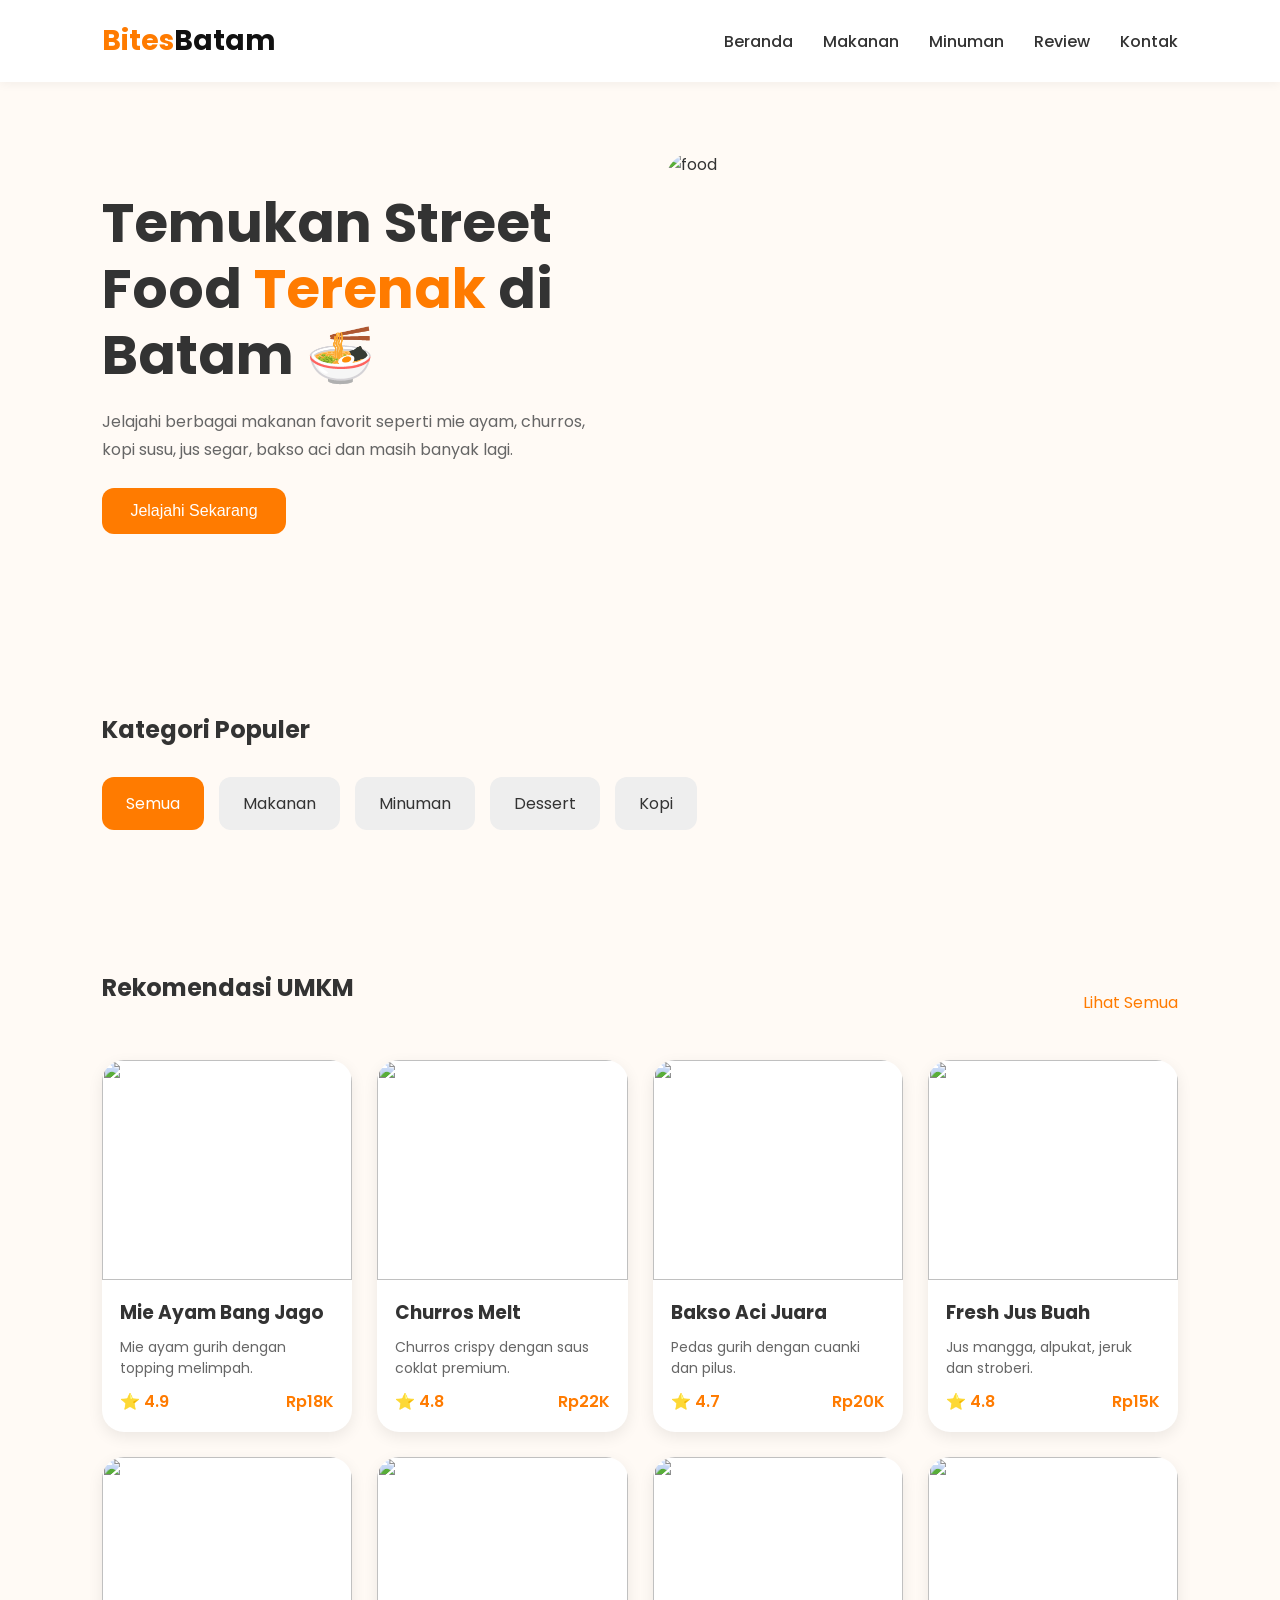
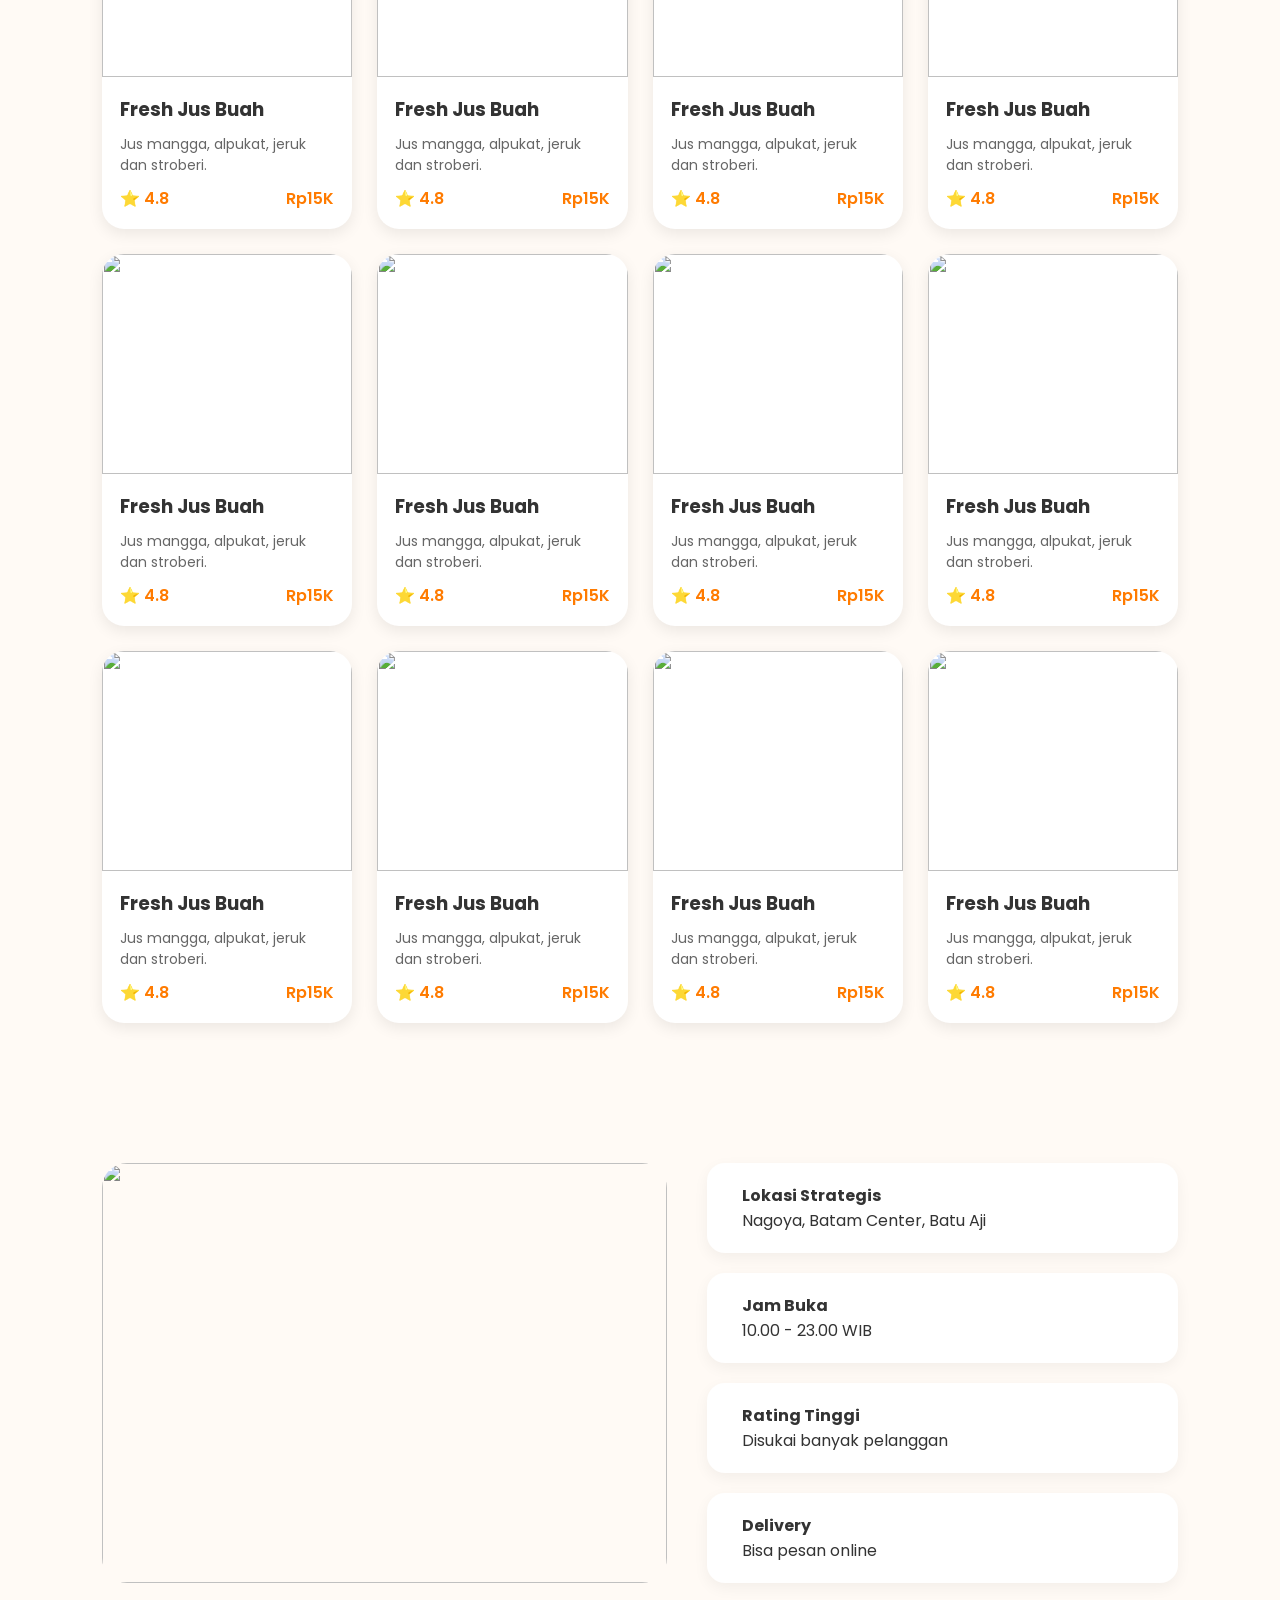
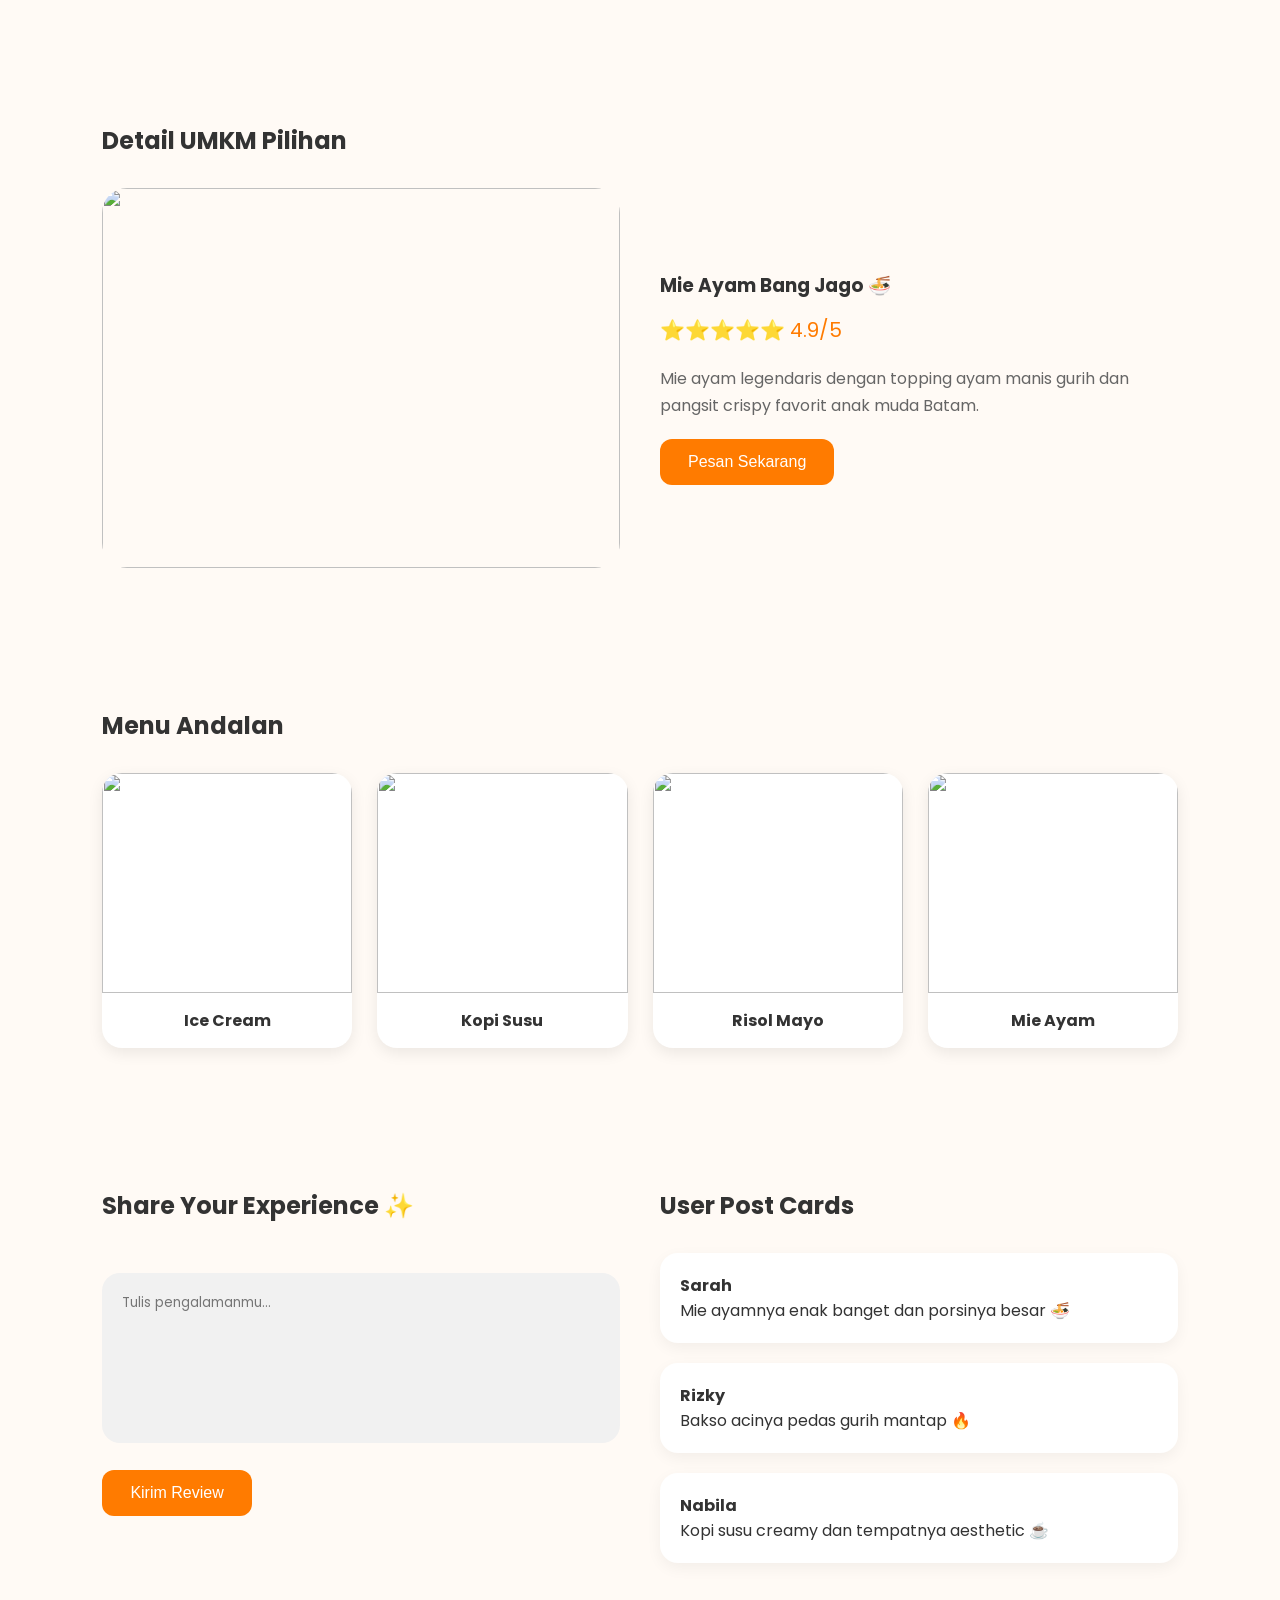
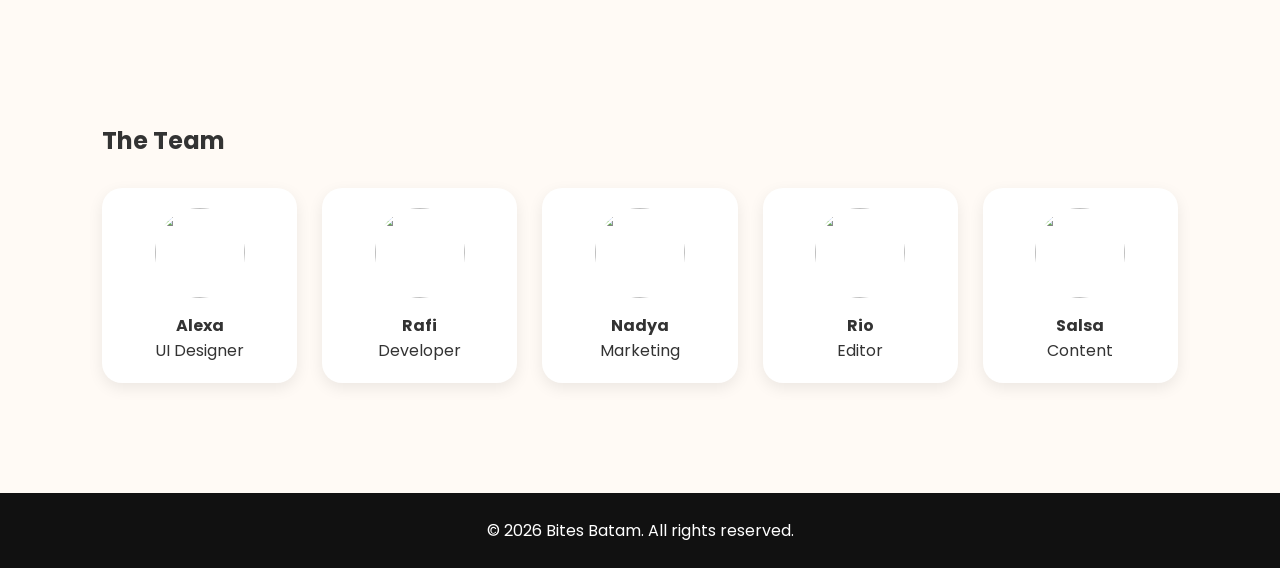
==== index.html @ 575638b2 "Add files via upload" ====
<!DOCTYPE html>
<html lang="id">
<head>
  <meta charset="UTF-8">
  <meta name="viewport" content="width=device-width, initial-scale=1.0">
  <title>Bites Batam</title>
  <link rel="stylesheet" href="style.css">
  <link rel="preconnect" href="https://fonts.googleapis.com">
  <link rel="preconnect" href="https://fonts.gstatic.com" crossorigin>
  <link href="https://fonts.googleapis.com/css2?family=Poppins:wght@300;400;500;600;700&display=swap" rel="stylesheet">
  <script src="https://unpkg.com/feather-icons"></script>
</head>
<body>

  <!-- NAVBAR -->
  <header class="navbar">
    <div class="logo">Bites<span>Batam</span></div>

    <nav class="nav-links" id="navLinks">
      <a href="#">Beranda</a>
      <a href="#">Makanan</a>
      <a href="#">Minuman</a>
      <a href="#">Review</a>
      <a href="#">Kontak</a>
    </nav>

    <div class="menu-btn" id="menuBtn">
      <i data-feather="menu"></i>
    </div>
  </header>

  <!-- HERO -->
  <section class="hero">
    <div class="hero-text">
      <h1>Temukan Street Food <span>Terenak</span> di Batam 🍜</h1>
      <p>
        Jelajahi berbagai makanan favorit seperti mie ayam,
        churros, kopi susu, jus segar, bakso aci dan masih banyak lagi.
      </p>

      <button>Jelajahi Sekarang</button>
    </div>

    <div class="hero-image">
      <img src="https://images.unsplash.com/photo-1504674900247-0877df9cc836?q=80&w=1200&auto=format&fit=crop" alt="food">
    </div>
  </section>

  <!-- CATEGORY -->
  <section class="category">
    <h2>Kategori Populer</h2>

    <div class="category-list">
      <div class="cat-card active">Semua</div>
      <div class="cat-card">Makanan</div>
      <div class="cat-card">Minuman</div>
      <div class="cat-card">Dessert</div>
      <div class="cat-card">Kopi</div>
    </div>
  </section>

  <!-- REKOMENDASI -->
  <section class="recommendation">
    <div class="section-title">
      <h2>Rekomendasi UMKM</h2>
      <a href="#">Lihat Semua</a>
    </div>

    <div class="food-grid">

      <div class="food-card"
onclick="showDetail(
'Mie Ayam Bang Jago 🍜',
'https://images.unsplash.com/photo-1604908177522-040d6fbc3b3c?q=80&w=1000&auto=format&fit=crop',
'⭐⭐⭐⭐⭐ 4.9/5',
'Mie ayam legendaris dengan topping ayam gurih dan pangsit crispy.'
)">

  <img src="https://images.unsplash.com/photo-1604908177522-040d6fbc3b3c?q=80&w=1000&auto=format&fit=crop">

  <div class="food-info">
    <h3>Mie Ayam Bang Jago</h3>
    <p>Mie ayam gurih dengan topping melimpah.</p>

    <div class="price-row">
      <span>⭐ 4.9</span>
      <span>Rp18K</span>
    </div>
  </div>

</div>

      <div class="food-card">
        <img src="https://images.unsplash.com/photo-1627308595229-7830a5c91f9f?q=80&w=1000&auto=format&fit=crop">
        <div class="food-info">
          <h3>Churros Melt</h3>
          <p>Churros crispy dengan saus coklat premium.</p>
          <div class="price-row">
            <span>⭐ 4.8</span>
            <span>Rp22K</span>
          </div>
        </div>
      </div>

      <div class="food-card">
        <img src="https://images.unsplash.com/photo-1553530666-ba11a90bb918?q=80&w=1000&auto=format&fit=crop">
        <div class="food-info">
          <h3>Bakso Aci Juara</h3>
          <p>Pedas gurih dengan cuanki dan pilus.</p>
          <div class="price-row">
            <span>⭐ 4.7</span>
            <span>Rp20K</span>
          </div>
        </div>
      </div>

      <div class="food-card">
        <img src="https://images.unsplash.com/photo-1517701550927-30cf4ba1f0d5?q=80&w=1000&auto=format&fit=crop">
        <div class="food-info">
          <h3>Fresh Jus Buah</h3>
          <p>Jus mangga, alpukat, jeruk dan stroberi.</p>
          <div class="price-row">
            <span>⭐ 4.8</span>
            <span>Rp15K</span>
          </div>
        </div>
      </div>

      <div class="food-card">
        <img src="https://images.unsplash.com/photo-1517701550927-30cf4ba1f0d5?q=80&w=1000&auto=format&fit=crop">
        <div class="food-info">
          <h3>Fresh Jus Buah</h3>
          <p>Jus mangga, alpukat, jeruk dan stroberi.</p>
          <div class="price-row">
            <span>⭐ 4.8</span>
            <span>Rp15K</span>
          </div>
        </div>
      </div>

      <div class="food-card">
        <img src="https://images.unsplash.com/photo-1517701550927-30cf4ba1f0d5?q=80&w=1000&auto=format&fit=crop">
        <div class="food-info">
          <h3>Fresh Jus Buah</h3>
          <p>Jus mangga, alpukat, jeruk dan stroberi.</p>
          <div class="price-row">
            <span>⭐ 4.8</span>
            <span>Rp15K</span>
          </div>
        </div>
      </div>

      <div class="food-card">
        <img src="https://images.unsplash.com/photo-1517701550927-30cf4ba1f0d5?q=80&w=1000&auto=format&fit=crop">
        <div class="food-info">
          <h3>Fresh Jus Buah</h3>
          <p>Jus mangga, alpukat, jeruk dan stroberi.</p>
          <div class="price-row">
            <span>⭐ 4.8</span>
            <span>Rp15K</span>
          </div>
        </div>
      </div>

      <div class="food-card">
        <img src="https://images.unsplash.com/photo-1517701550927-30cf4ba1f0d5?q=80&w=1000&auto=format&fit=crop">
        <div class="food-info">
          <h3>Fresh Jus Buah</h3>
          <p>Jus mangga, alpukat, jeruk dan stroberi.</p>
          <div class="price-row">
            <span>⭐ 4.8</span>
            <span>Rp15K</span>
          </div>
        </div>
      </div>

      <div class="food-card">
        <img src="https://images.unsplash.com/photo-1517701550927-30cf4ba1f0d5?q=80&w=1000&auto=format&fit=crop">
        <div class="food-info">
          <h3>Fresh Jus Buah</h3>
          <p>Jus mangga, alpukat, jeruk dan stroberi.</p>
          <div class="price-row">
            <span>⭐ 4.8</span>
            <span>Rp15K</span>
          </div>
        </div>
      </div>

      <div class="food-card">
        <img src="https://images.unsplash.com/photo-1517701550927-30cf4ba1f0d5?q=80&w=1000&auto=format&fit=crop">
        <div class="food-info">
          <h3>Fresh Jus Buah</h3>
          <p>Jus mangga, alpukat, jeruk dan stroberi.</p>
          <div class="price-row">
            <span>⭐ 4.8</span>
            <span>Rp15K</span>
          </div>
        </div>
      </div>

      <div class="food-card">
        <img src="https://images.unsplash.com/photo-1517701550927-30cf4ba1f0d5?q=80&w=1000&auto=format&fit=crop">
        <div class="food-info">
          <h3>Fresh Jus Buah</h3>
          <p>Jus mangga, alpukat, jeruk dan stroberi.</p>
          <div class="price-row">
            <span>⭐ 4.8</span>
            <span>Rp15K</span>
          </div>
        </div>
      </div>
      

      <div class="food-card">
        <img src="https://images.unsplash.com/photo-1517701550927-30cf4ba1f0d5?q=80&w=1000&auto=format&fit=crop">
        <div class="food-info">
          <h3>Fresh Jus Buah</h3>
          <p>Jus mangga, alpukat, jeruk dan stroberi.</p>
          <div class="price-row">
            <span>⭐ 4.8</span>
            <span>Rp15K</span>
          </div>
        </div>
      </div>

      <div class="food-card">
        <img src="https://images.unsplash.com/photo-1517701550927-30cf4ba1f0d5?q=80&w=1000&auto=format&fit=crop">
        <div class="food-info">
          <h3>Fresh Jus Buah</h3>
          <p>Jus mangga, alpukat, jeruk dan stroberi.</p>
          <div class="price-row">
            <span>⭐ 4.8</span>
            <span>Rp15K</span>
          </div>
        </div>
      </div>

      <div class="food-card">
        <img src="https://images.unsplash.com/photo-1517701550927-30cf4ba1f0d5?q=80&w=1000&auto=format&fit=crop">
        <div class="food-info">
          <h3>Fresh Jus Buah</h3>
          <p>Jus mangga, alpukat, jeruk dan stroberi.</p>
          <div class="price-row">
            <span>⭐ 4.8</span>
            <span>Rp15K</span>
          </div>
        </div>
      </div>

      <div class="food-card">
        <img src="https://images.unsplash.com/photo-1517701550927-30cf4ba1f0d5?q=80&w=1000&auto=format&fit=crop">
        <div class="food-info">
          <h3>Fresh Jus Buah</h3>
          <p>Jus mangga, alpukat, jeruk dan stroberi.</p>
          <div class="price-row">
            <span>⭐ 4.8</span>
            <span>Rp15K</span>
          </div>
        </div>
      </div>

      <div class="food-card">
        <img src="https://images.unsplash.com/photo-1517701550927-30cf4ba1f0d5?q=80&w=1000&auto=format&fit=crop">
        <div class="food-info">
          <h3>Fresh Jus Buah</h3>
          <p>Jus mangga, alpukat, jeruk dan stroberi.</p>
          <div class="price-row">
            <span>⭐ 4.8</span>
            <span>Rp15K</span>
          </div>
        </div>
      </div>

    </div>
  </section>

  <!-- MAP & DETAIL -->
  <section class="map-section">

    <div class="map-box">
      <img src="https://images.unsplash.com/photo-1524661135-423995f22d0b?q=80&w=1000&auto=format&fit=crop">
    </div>

    <div class="detail-box">

      <div class="detail-item">
        <i data-feather="map-pin"></i>
        <div>
          <h4>Lokasi Strategis</h4>
          <p>Nagoya, Batam Center, Batu Aji</p>
        </div>
      </div>

      <div class="detail-item">
        <i data-feather="clock"></i>
        <div>
          <h4>Jam Buka</h4>
          <p>10.00 - 23.00 WIB</p>
        </div>
      </div>

      <div class="detail-item">
        <i data-feather="star"></i>
        <div>
          <h4>Rating Tinggi</h4>
          <p>Disukai banyak pelanggan</p>
        </div>
      </div>

      <div class="detail-item">
        <i data-feather="truck"></i>
        <div>
          <h4>Delivery</h4>
          <p>Bisa pesan online</p>
        </div>
      </div>

    </div>

  </section>

  <!-- DETAIL UMKM -->
<section class="detail-umkm">

  <h2>Detail UMKM Pilihan</h2>

  <div class="detail-container">

    <div class="detail-image">
      <img id="detailImg"
      src="https://images.unsplash.com/photo-1604908177522-040d6fbc3b3c?q=80&w=1000&auto=format&fit=crop">
    </div>

    <div class="detail-content">

      <h3 id="detailTitle">Mie Ayam Bang Jago 🍜</h3>

      <div class="rating" id="detailRating">
        ⭐⭐⭐⭐⭐ 4.9/5
      </div>

      <p id="detailDesc">
        Mie ayam legendaris dengan topping ayam manis gurih
        dan pangsit crispy favorit anak muda Batam.
      </p>

      <button>Pesan Sekarang</button>

    </div>

  </div>

</section>

  <!-- MENU -->
  <section class="menu-section">

    <h2>Menu Andalan</h2>

    <div class="menu-grid">

      <div class="menu-card">
        <img src="https://images.unsplash.com/photo-1515003197210-e0cd71810b5f?q=80&w=1000&auto=format&fit=crop">
        <h4>Ice Cream</h4>
      </div>

      <div class="menu-card">
        <img src="https://images.unsplash.com/photo-1526318472351-c75fcf070305?q=80&w=1000&auto=format&fit=crop">
        <h4>Kopi Susu</h4>
      </div>

      <div class="menu-card">
        <img src="https://images.unsplash.com/photo-1551024601-bec78aea704b?q=80&w=1000&auto=format&fit=crop">
        <h4>Risol Mayo</h4>
      </div>

      <div class="menu-card">
        <img src="https://images.unsplash.com/photo-1604908177522-040d6fbc3b3c?q=80&w=1000&auto=format&fit=crop">
        <h4>Mie Ayam</h4>
      </div>

    </div>

  </section>

  <!-- REVIEW -->
  <section class="review-section">

    <div class="review-box">
      <h2>Share Your Experience ✨</h2>

      <textarea placeholder="Tulis pengalamanmu..."></textarea>

      <button>Kirim Review</button>
    </div>

    <div class="user-post">
      <h2>User Post Cards</h2>

      <div class="post-card">
        <h4>Sarah</h4>
        <p>Mie ayamnya enak banget dan porsinya besar 🍜</p>
      </div>

      <div class="post-card">
        <h4>Rizky</h4>
        <p>Bakso acinya pedas gurih mantap 🔥</p>
      </div>

      <div class="post-card">
        <h4>Nabila</h4>
        <p>Kopi susu creamy dan tempatnya aesthetic ☕</p>
      </div>

    </div>

  </section>

  <!-- TEAM -->
  <section class="team">

    <h2>The Team</h2>

    <div class="team-grid">

      <div class="team-card">
        <img src="https://randomuser.me/api/portraits/women/44.jpg">
        <h4>Alexa</h4>
        <p>UI Designer</p>
      </div>

      <div class="team-card">
        <img src="https://randomuser.me/api/portraits/men/32.jpg">
        <h4>Rafi</h4>
        <p>Developer</p>
      </div>

      <div class="team-card">
        <img src="https://randomuser.me/api/portraits/women/65.jpg">
        <h4>Nadya</h4>
        <p>Marketing</p>
      </div>

      <div class="team-card">
        <img src="https://randomuser.me/api/portraits/men/50.jpg">
        <h4>Rio</h4>
        <p>Editor</p>
      </div>

      <div class="team-card">
        <img src="https://randomuser.me/api/portraits/women/68.jpg">
        <h4>Salsa</h4>
        <p>Content</p>
      </div>

    </div>
  </section>

  <!-- FOOTER -->
  <footer>
    <p>© 2026 Bites Batam. All rights reserved.</p>
  </footer>

<script src="script.js"></script>
</body>
</html>
---- style.css ----
*{
  margin:0;
  padding:0;
  box-sizing:border-box;
}

body{
  font-family:'Poppins',sans-serif;
  background:#fffaf5;
  color:#333;
}

img{
  width:100%;
  display:block;
}

section{
  padding:70px 8%;
}

.navbar{
  width:100%;
  display:flex;
  justify-content:space-between;
  align-items:center;
  padding:20px 8%;
  background:white;
  position:sticky;
  top:0;
  z-index:999;
  box-shadow:0 2px 10px rgba(0,0,0,0.05);
}

.logo{
  font-size:28px;
  font-weight:700;
  color:#ff7b00;
}

.logo span{
  color:#111;
}

.nav-links{
  display:flex;
  gap:30px;
}

.nav-links a{
  text-decoration:none;
  color:#333;
  font-weight:500;
}

.nav-links a:hover{
  color:#ff7b00;
}

.menu-btn{
  display:none;
  cursor:pointer;
}

.hero{
  display:grid;
  grid-template-columns:1fr 1fr;
  align-items:center;
  gap:50px;
}

.hero-text h1{
  font-size:55px;
  line-height:1.2;
  margin-bottom:20px;
}

.hero-text span{
  color:#ff7b00;
}

.hero-text p{
  color:#666;
  margin-bottom:25px;
  line-height:1.7;
}

.hero-text button,
.detail-content button,
.review-box button{
  padding:14px 28px;
  border:none;
  border-radius:12px;
  background:#ff7b00;
  color:white;
  font-size:16px;
  cursor:pointer;
  transition:0.3s;
}

.hero-text button:hover,
.detail-content button:hover,
.review-box button:hover{
  background:#e56f00;
}

.hero-image img{
  border-radius:30px;
  height:420px;
  object-fit:cover;
}

.category h2,
.recommendation h2,
.detail-umkm h2,
.menu-section h2,
.review-section h2,
.team h2{
  margin-bottom:30px;
}

.category-list{
  display:flex;
  gap:15px;
  flex-wrap:wrap;
}

.cat-card{
  padding:14px 24px;
  background:#eee;
  border-radius:12px;
  cursor:pointer;
}

.cat-card.active{
  background:#ff7b00;
  color:white;
}

.section-title{
  display:flex;
  justify-content:space-between;
  align-items:center;
  margin-bottom:25px;
}

.section-title a{
  color:#ff7b00;
  text-decoration:none;
}

.food-grid{
  display:grid;
  grid-template-columns:repeat(auto-fit,minmax(230px,1fr));
  gap:25px;
}

.food-card{
  background:white;
  border-radius:22px;
  overflow:hidden;
  box-shadow:0 5px 15px rgba(0,0,0,0.08);
  transition:0.3s;
}

.food-card:hover{
  transform:translateY(-8px);
}

.food-card img{
  height:220px;
  object-fit:cover;
}

.food-info{
  padding:18px;
}

.food-info p{
  color:#666;
  font-size:14px;
  margin:10px 0;
}

.price-row{
  display:flex;
  justify-content:space-between;
  font-weight:600;
  color:#ff7b00;
}

.map-section{
  display:grid;
  grid-template-columns:1.2fr 1fr;
  gap:40px;
}

.map-box img{
  border-radius:25px;
  height:100%;
  object-fit:cover;
}

.detail-box{
  display:flex;
  flex-direction:column;
  gap:20px;
}

.detail-item{
  display:flex;
  gap:15px;
  align-items:flex-start;
  background:white;
  padding:20px;
  border-radius:18px;
  box-shadow:0 5px 15px rgba(0,0,0,0.05);
}

.detail-item i{
  color:#ff7b00;
}

.detail-container{
  display:grid;
  grid-template-columns:1fr 1fr;
  gap:40px;
  align-items:center;
}

.detail-image img{
  border-radius:25px;
  height:380px;
  object-fit:cover;
}

.detail-content p{
  margin:20px 0;
  color:#666;
  line-height:1.7;
}

.rating{
  margin-top:15px;
  color:#ff7b00;
  font-size:20px;
}

.menu-grid{
  display:grid;
  grid-template-columns:repeat(auto-fit,minmax(200px,1fr));
  gap:25px;
}

.menu-card{
  background:white;
  border-radius:20px;
  overflow:hidden;
  text-align:center;
  box-shadow:0 5px 15px rgba(0,0,0,0.08);
}

.menu-card img{
  height:220px;
  object-fit:cover;
}

.menu-card h4{
  padding:15px;
}

.review-section{
  display:grid;
  grid-template-columns:1fr 1fr;
  gap:40px;
}

.review-box textarea{
  width:100%;
  height:170px;
  padding:20px;
  border:none;
  border-radius:18px;
  background:#f1f1f1;
  margin:20px 0;
  resize:none;
  font-family:'Poppins',sans-serif;
}

.post-card{
  background:white;
  padding:20px;
  border-radius:18px;
  margin-bottom:20px;
  box-shadow:0 5px 15px rgba(0,0,0,0.05);
}

.team-grid{
  display:grid;
  grid-template-columns:repeat(auto-fit,minmax(160px,1fr));
  gap:25px;
}

.team-card{
  background:white;
  padding:20px;
  border-radius:20px;
  text-align:center;
  box-shadow:0 5px 15px rgba(0,0,0,0.08);
}

.team-card img{
  width:90px;
  height:90px;
  object-fit:cover;
  border-radius:50%;
  margin:auto;
  margin-bottom:15px;
}

footer{
  background:#111;
  color:white;
  text-align:center;
  padding:25px;
  margin-top:40px;
}

@media(max-width:900px){

  .hero,
  .map-section,
  .detail-container,
  .review-section{
    grid-template-columns:1fr;
  }

  .hero-text h1{
    font-size:40px;
  }

  .nav-links{
    position:absolute;
    top:80px;
    right:-100%;
    background:white;
    width:230px;
    flex-direction:column;
    padding:30px;
    transition:0.4s;
    box-shadow:0 5px 15px rgba(0,0,0,0.1);
  }

  .nav-links.active{
    right:20px;
  }

  .menu-btn{
    display:block;
  }
}
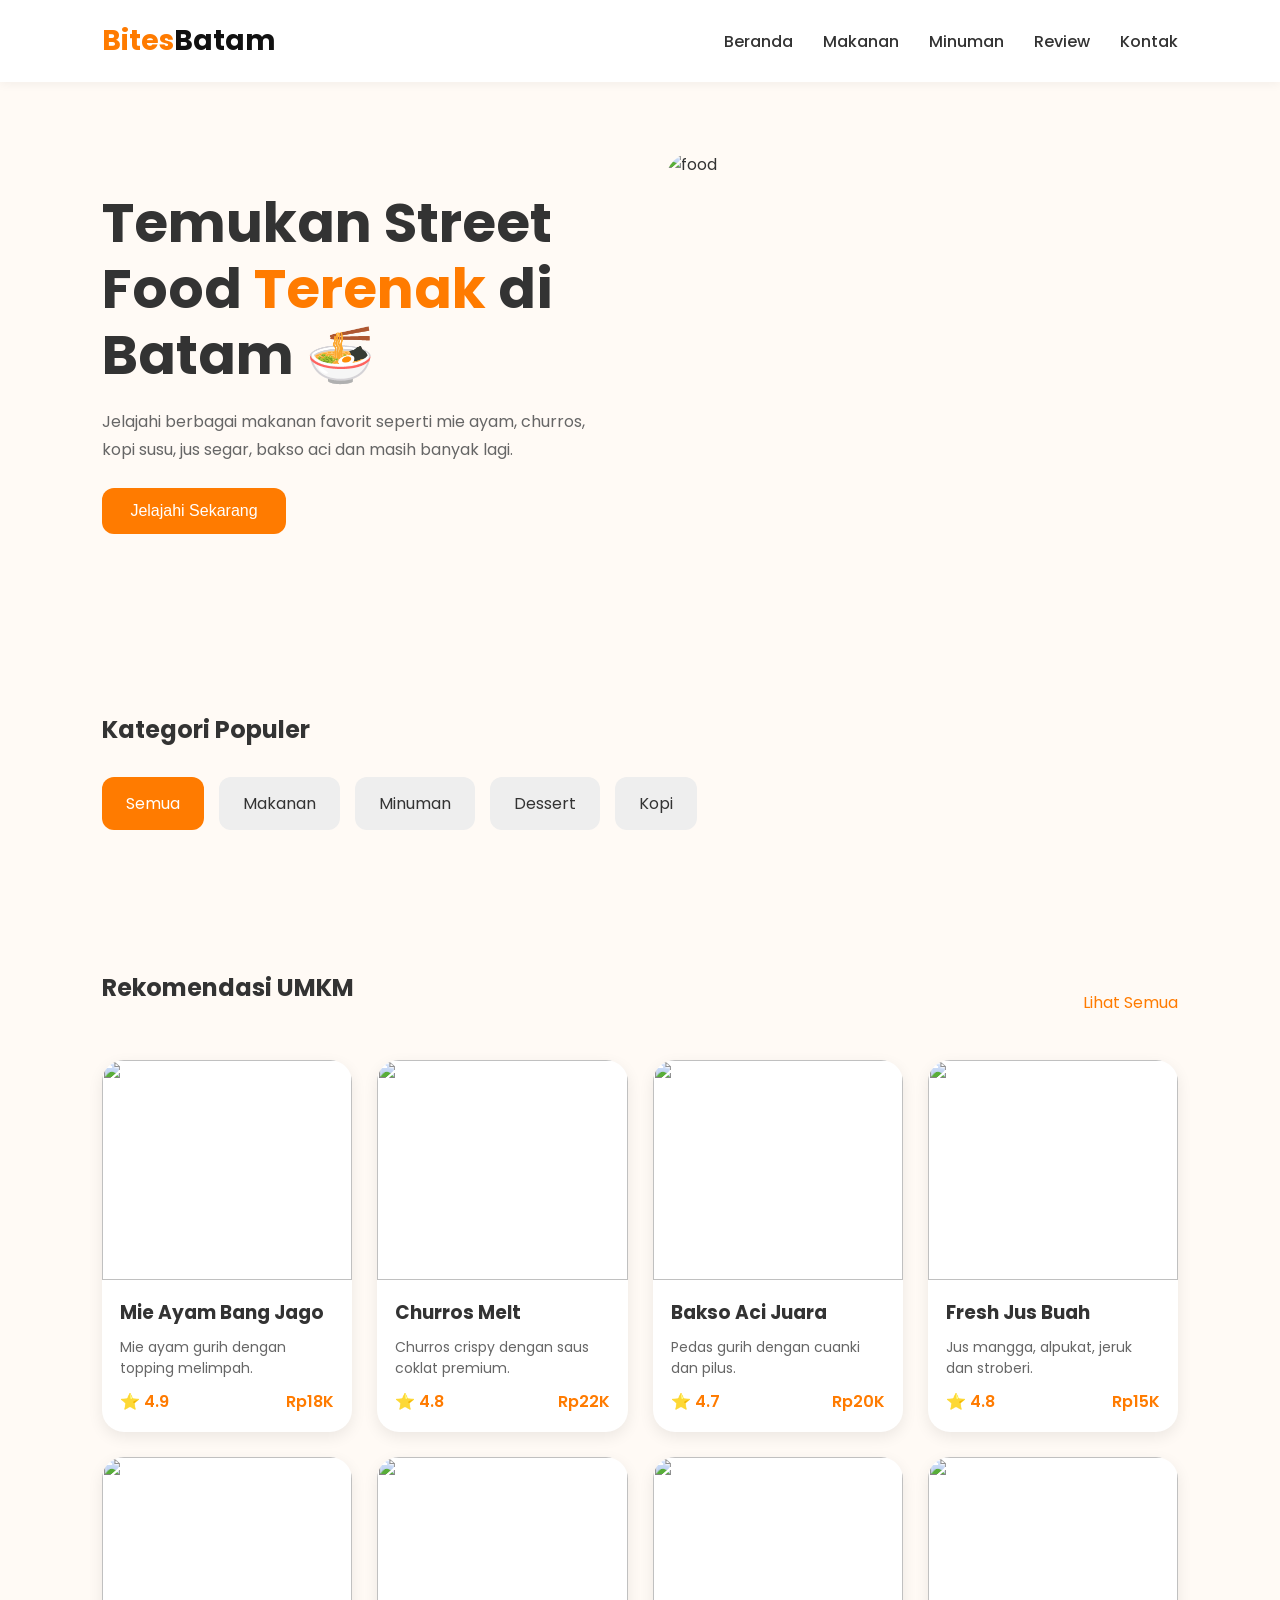
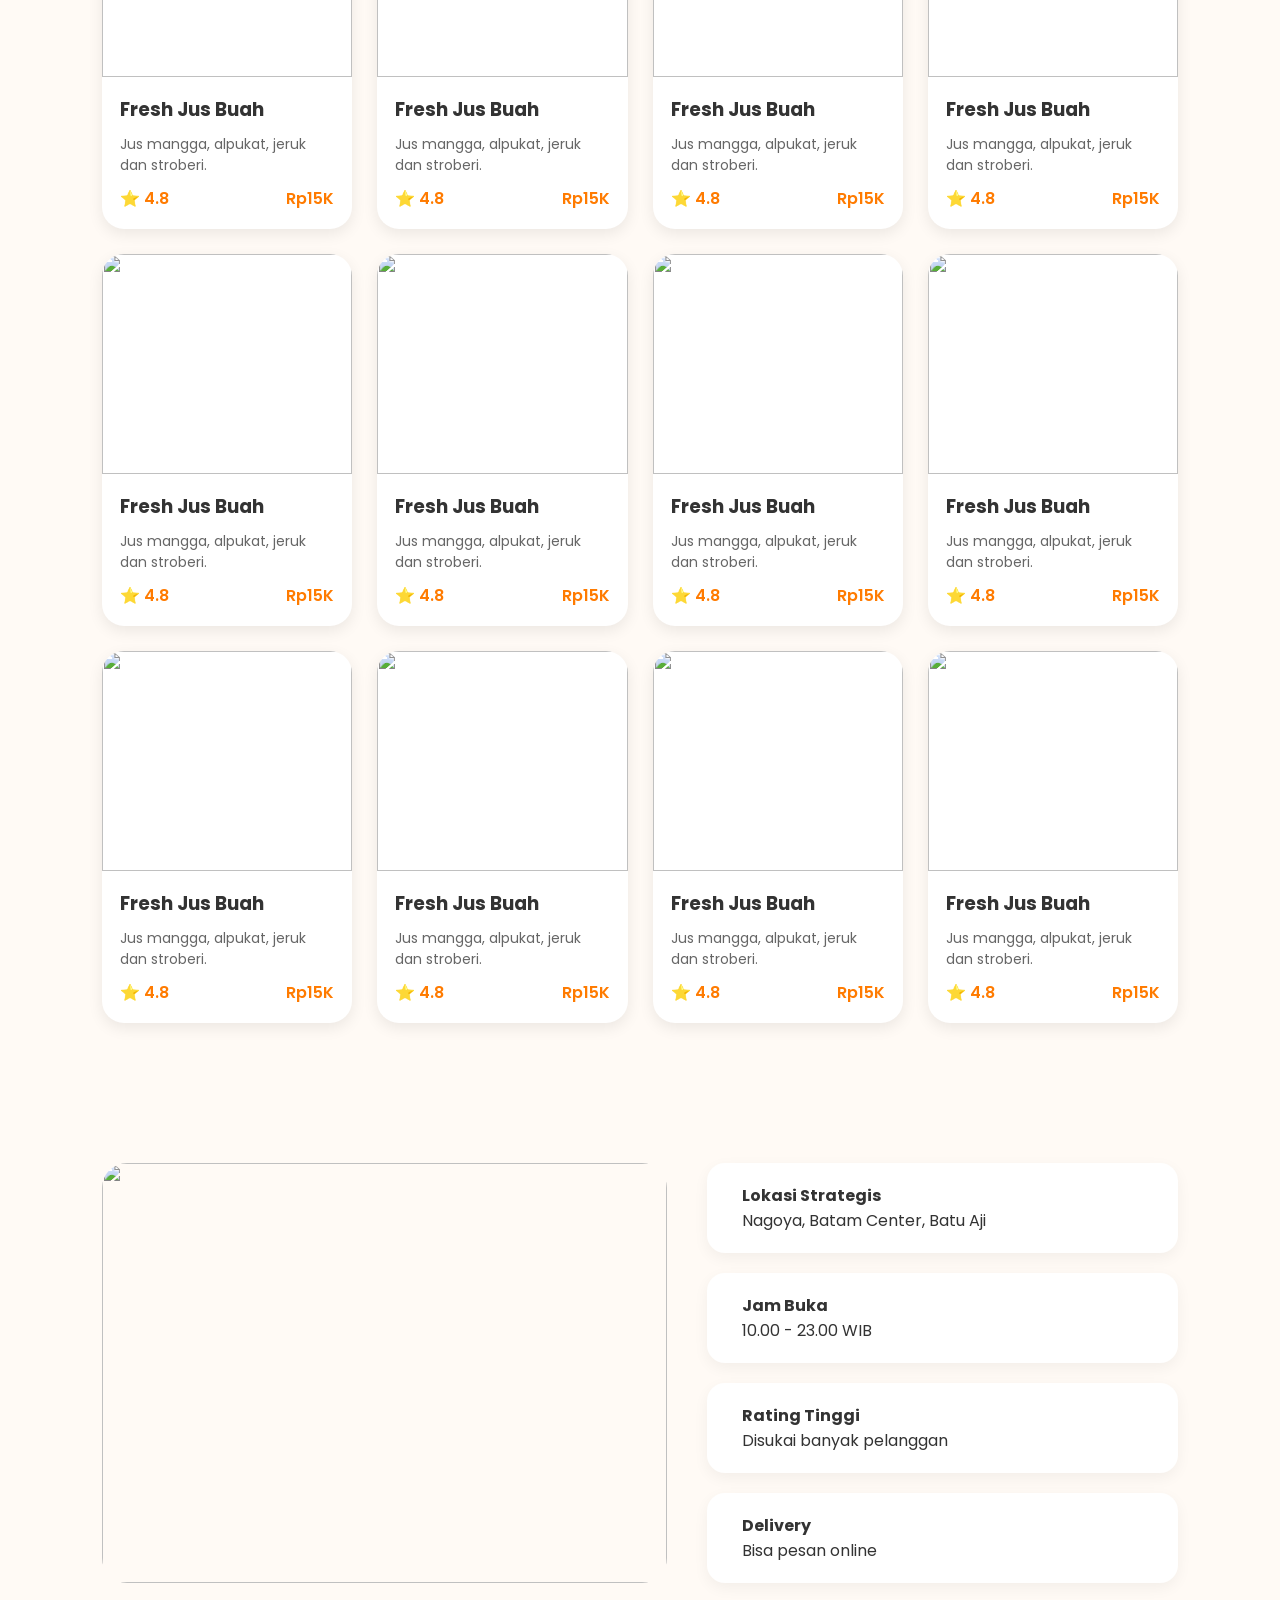
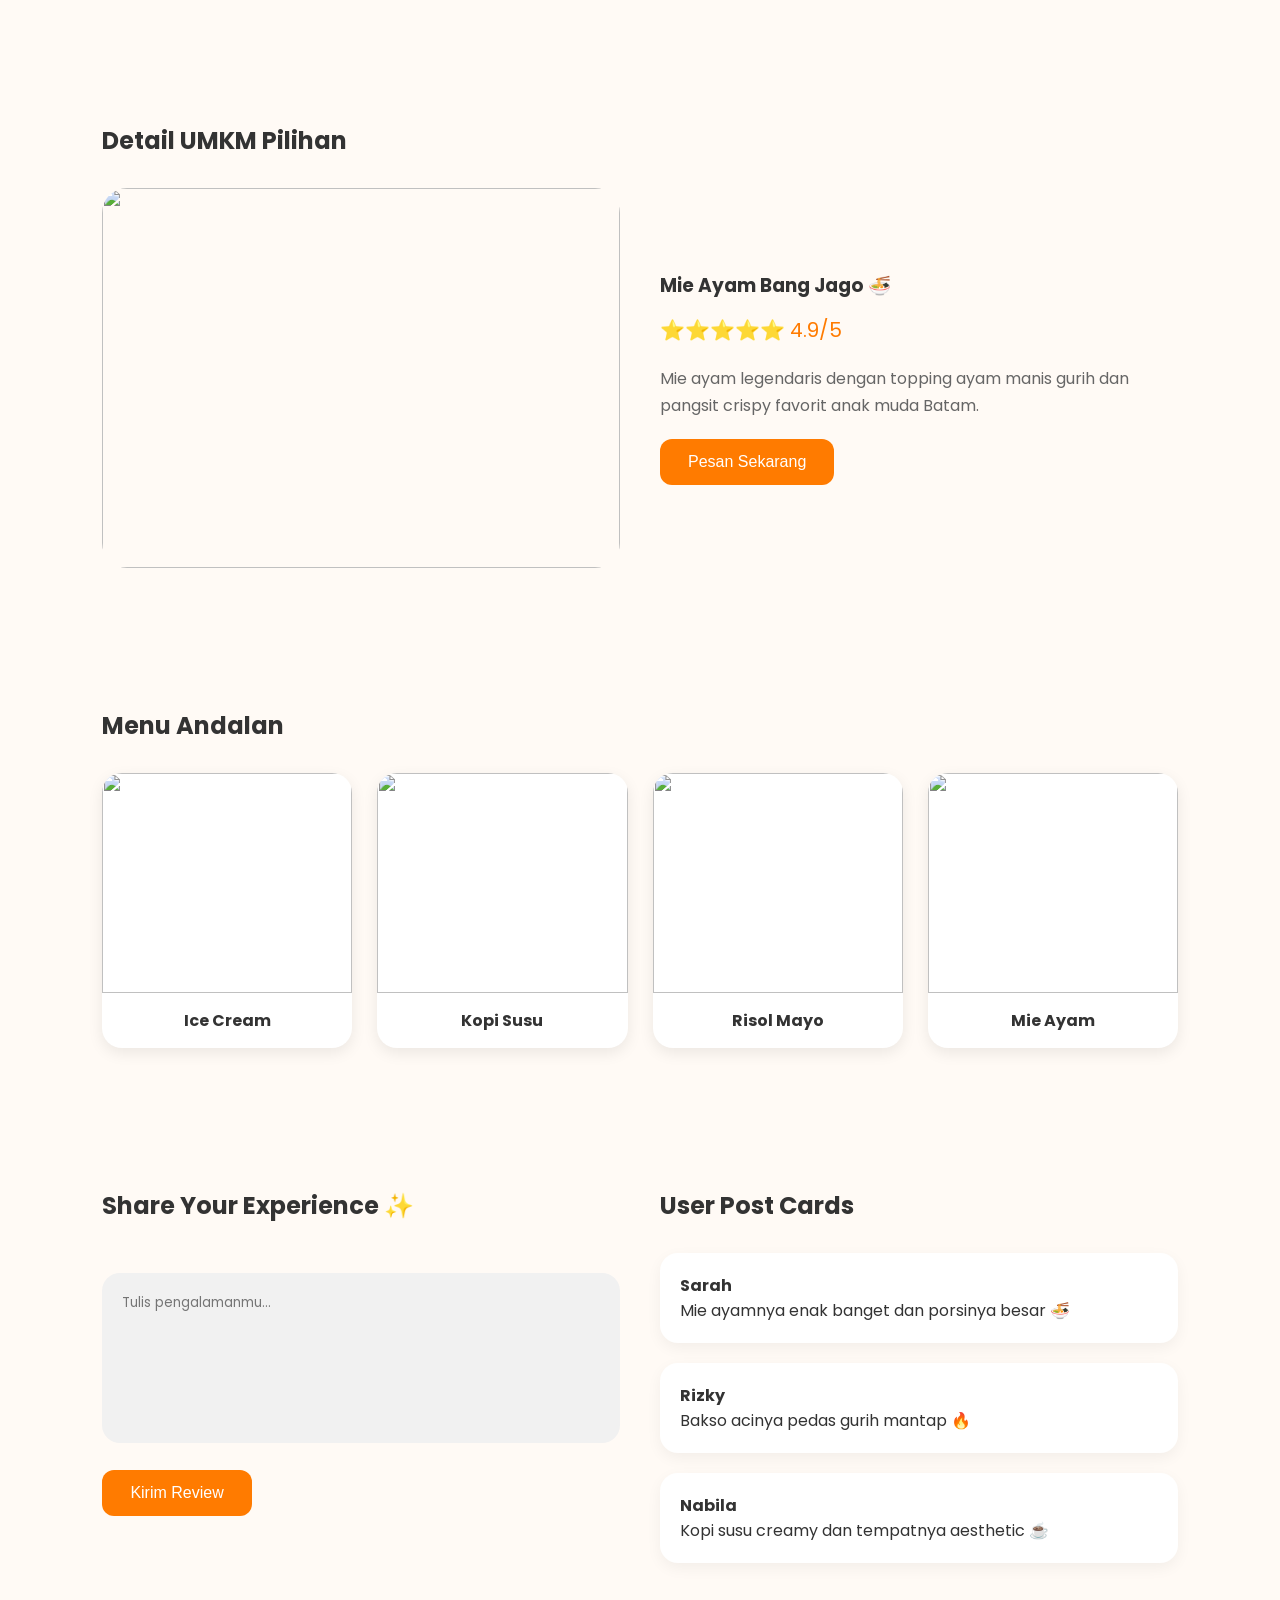
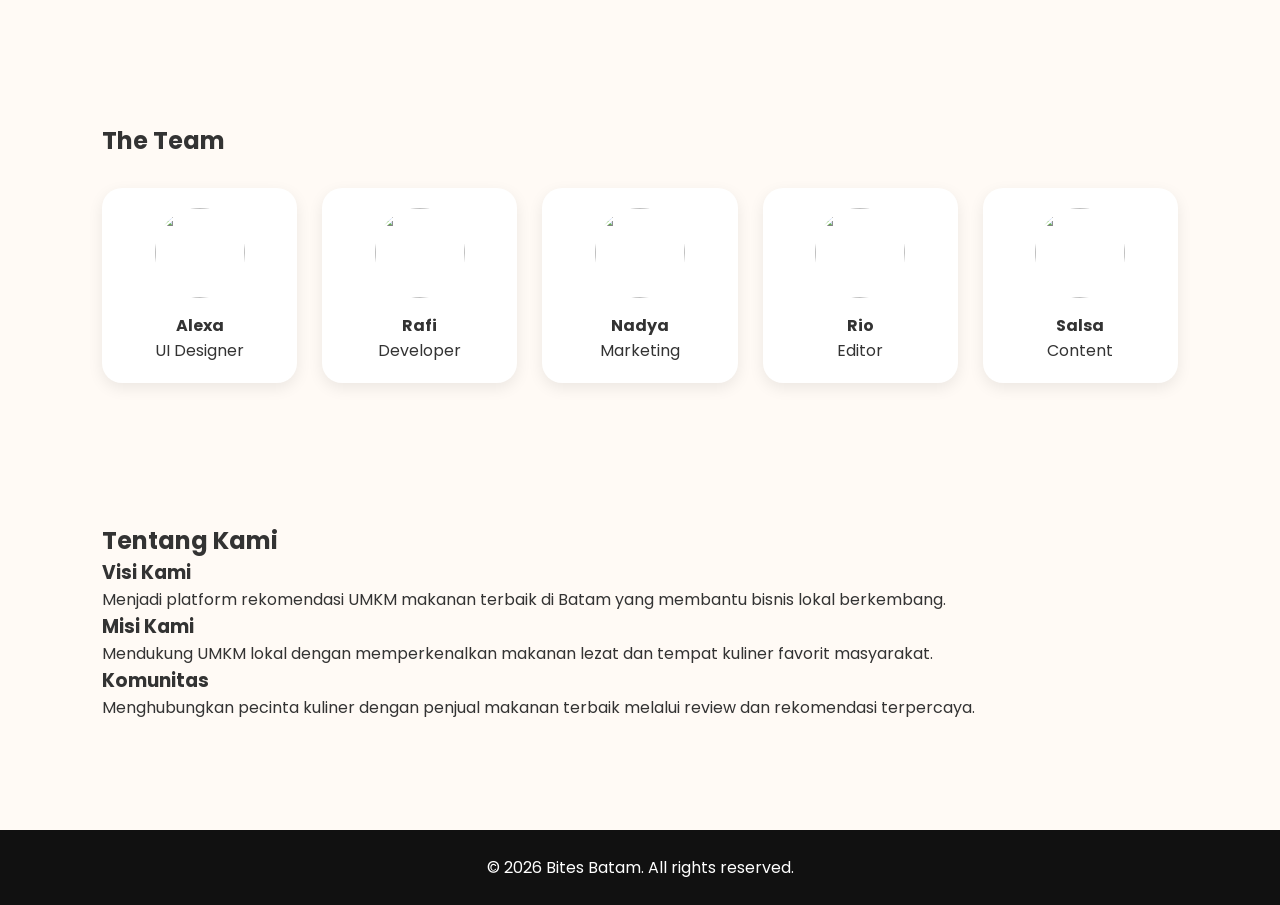
==== commit efc49c8d: "Update index.html" ====
--- a/index.html
+++ b/index.html
@@ -456,6 +456,44 @@
     </div>
   </section>
 
+  <!-- ABOUT / TENTANG KAMI -->
+<section class="about-section">
+
+  <h2 class="about-title">Tentang Kami</h2>
+
+  <div class="about-grid">
+
+    <div class="about-card">
+      <i data-feather="target"></i>
+      <h3>Visi Kami</h3>
+      <p>
+        Menjadi platform rekomendasi UMKM makanan terbaik
+        di Batam yang membantu bisnis lokal berkembang.
+      </p>
+    </div>
+
+    <div class="about-card">
+      <i data-feather="heart"></i>
+      <h3>Misi Kami</h3>
+      <p>
+        Mendukung UMKM lokal dengan memperkenalkan
+        makanan lezat dan tempat kuliner favorit masyarakat.
+      </p>
+    </div>
+
+    <div class="about-card">
+      <i data-feather="users"></i>
+      <h3>Komunitas</h3>
+      <p>
+        Menghubungkan pecinta kuliner dengan penjual makanan
+        terbaik melalui review dan rekomendasi terpercaya.
+      </p>
+    </div>
+
+  </div>
+
+</section>
+
   <!-- FOOTER -->
   <footer>
     <p>© 2026 Bites Batam. All rights reserved.</p>
